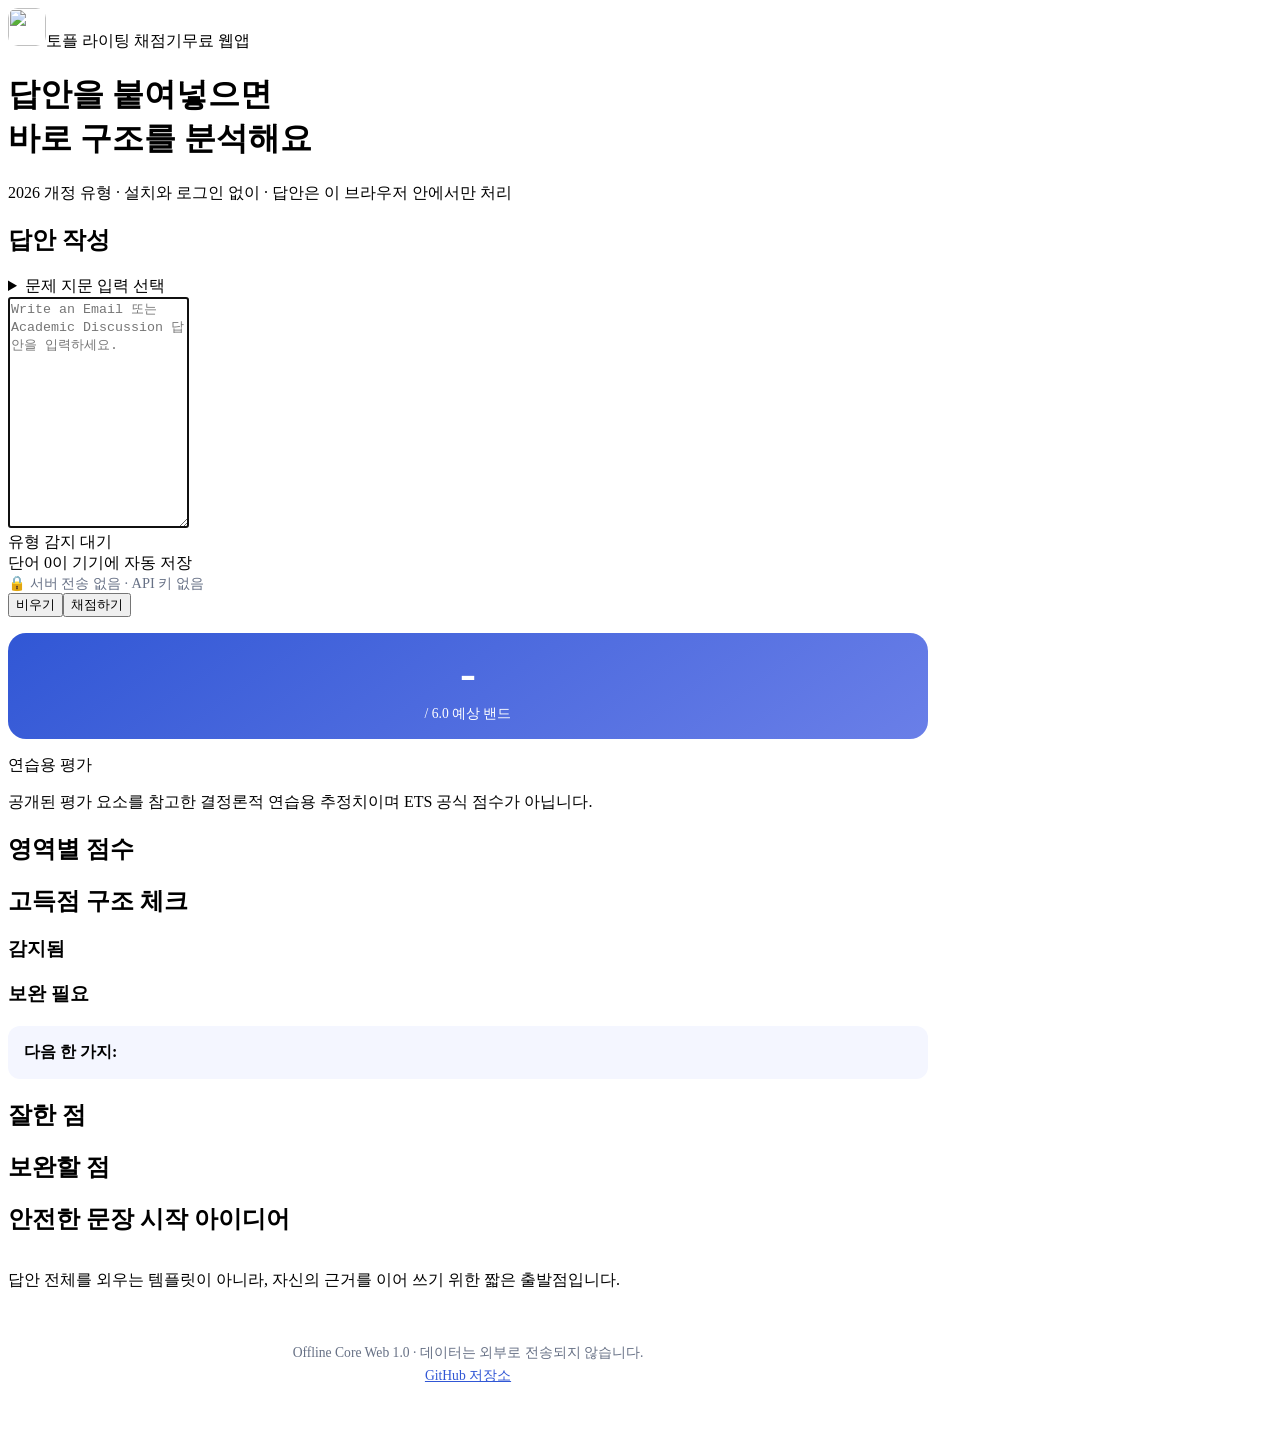
==== web/index.html @ acc0ca57 "feat(web): deploy browser-only scorer to GitHub Pages" ====
<!doctype html>
<html lang="ko">
<head>
  <meta charset="utf-8">
  <meta name="viewport" content="width=device-width,initial-scale=1">
  <meta name="theme-color" content="#3157d5">
  <meta name="description" content="브라우저에서 바로 사용하는 무료 TOEFL Writing 연습용 채점기">
  <title>토플 라이팅 채점기 - 웹앱</title>
  <link rel="manifest" href="manifest.webmanifest">
  <link rel="icon" href="logo.png">
  <link rel="stylesheet" href="styles.css">
  <link rel="stylesheet" href="web.css">
</head>
<body>
  <main class="layout web-layout">
    <header class="hero">
      <div class="hero-brand"><img src="logo.png" class="web-logo" alt=""><span class="hero-name">토플 라이팅 채점기</span><span class="practice-badge">무료 웹앱</span></div>
      <h1>답안을 붙여넣으면<br>바로 구조를 분석해요</h1>
      <p class="sub">2026 개정 유형 · 설치와 로그인 없이 · 답안은 이 브라우저 안에서만 처리</p>
    </header>

    <section class="card input-card" aria-labelledby="writeTitle">
      <h2 id="writeTitle" class="card-title">답안 작성</h2>
      <details class="prompt-details"><summary>문제 지문 입력 <span class="optional-tag">선택</span></summary><textarea id="promptText" rows="4" placeholder="문제 지문을 붙여넣으면 주제 관련성을 함께 확인합니다."></textarea></details>
      <textarea id="essayText" rows="15" autofocus spellcheck="true" placeholder="Write an Email 또는 Academic Discussion 답안을 입력하세요."></textarea>
      <div class="input-meta-row"><span id="typeBadge" class="detect-badge detect-none">유형 감지 대기</span><div class="live-stats"><span id="wordCount" class="stat-pill">단어 0</span><span id="saveState" class="stat-pill">이 기기에 자동 저장</span></div></div>
      <div class="input-footer"><p class="privacy-note">🔒 서버 전송 없음 · API 키 없음</p><div class="input-controls"><button id="clearBtn" class="btn ghost">비우기</button><button id="scoreBtn" class="btn primary">채점하기</button></div></div>
      <p id="status" class="status-text" role="status" aria-live="polite"></p>
    </section>

    <section id="results" class="result-stack hidden" aria-label="채점 결과">
      <article class="card score-hero">
        <div class="score-hero-main"><div class="web-score"><strong id="bandScore">-</strong><span>/ 6.0 예상 밴드</span></div><div class="score-hero-info"><p class="score-label"><span id="taskName" class="task-tag"></span> 연습용 평가</p><p id="summary" class="score-summary"></p></div></div>
        <p class="disclaimer">공개된 평가 요소를 참고한 결정론적 연습용 추정치이며 ETS 공식 점수가 아닙니다.</p>
      </article>

      <article class="card"><h2 class="card-title">영역별 점수</h2><div id="dimensions" class="rubric-bars"></div></article>
      <article class="card"><h2 class="card-title">고득점 구조 체크</h2><div class="two-col"><div><h3 class="sub-title">감지됨</h3><ul id="detected" class="list check-list"></ul></div><div><h3 class="sub-title">보완 필요</h3><ul id="missing" class="list warn-list"></ul></div></div><p class="next-action"><strong>다음 한 가지:</strong> <span id="nextAction"></span></p></article>
      <div class="two-col"><article class="card"><h2 class="card-title">잘한 점</h2><ul id="strengths" class="list check-list"></ul></article><article class="card"><h2 class="card-title">보완할 점</h2><ul id="weaknesses" class="list warn-list"></ul></article></div>
      <article class="card"><h2 class="card-title">안전한 문장 시작 아이디어</h2><div id="starters" class="starter-grid"></div><p class="muted small">답안 전체를 외우는 템플릿이 아니라, 자신의 근거를 이어 쓰기 위한 짧은 출발점입니다.</p></article>
    </section>

    <footer class="web-footer"><p>Offline Core Web 1.0 · 데이터는 외부로 전송되지 않습니다.</p><p><a href="https://github.com/leekangmmin/-" rel="noopener">GitHub 저장소</a></p></footer>
  </main>
  <script src="app.js" defer></script>
</body>
</html>
---- web/web.css ----
.web-layout { max-width: 920px; }
.web-logo { width: 38px; height: 38px; border-radius: 10px; }
.privacy-note { margin: 0; color: var(--color-muted, #667085); font-size: .9rem; }
.web-score { min-width: 170px; display: flex; flex-direction: column; align-items: center; padding: 1rem; border-radius: 18px; background: linear-gradient(145deg,#3157d5,#6a7fe8); color: white; }
.web-score strong { font-size: 3rem; line-height: 1; }
.web-score span { margin-top: .5rem; font-size: .85rem; }
.next-action { padding: 1rem; border-radius: 12px; background: #f4f6ff; }
.starter-grid { display: grid; grid-template-columns: repeat(3,1fr); gap: .75rem; }
.starter { padding: .9rem; border: 1px solid #dce2f5; border-radius: 12px; background: #fafbff; }
.web-footer { padding: 2rem 0 3rem; text-align: center; color: #667085; font-size: .85rem; }
.web-footer p { margin: .3rem; }
.web-footer a { color: #3157d5; }
@media (max-width: 680px) { .starter-grid { grid-template-columns: 1fr; } .score-hero-main { flex-direction: column; } .web-score { width: 100%; } }
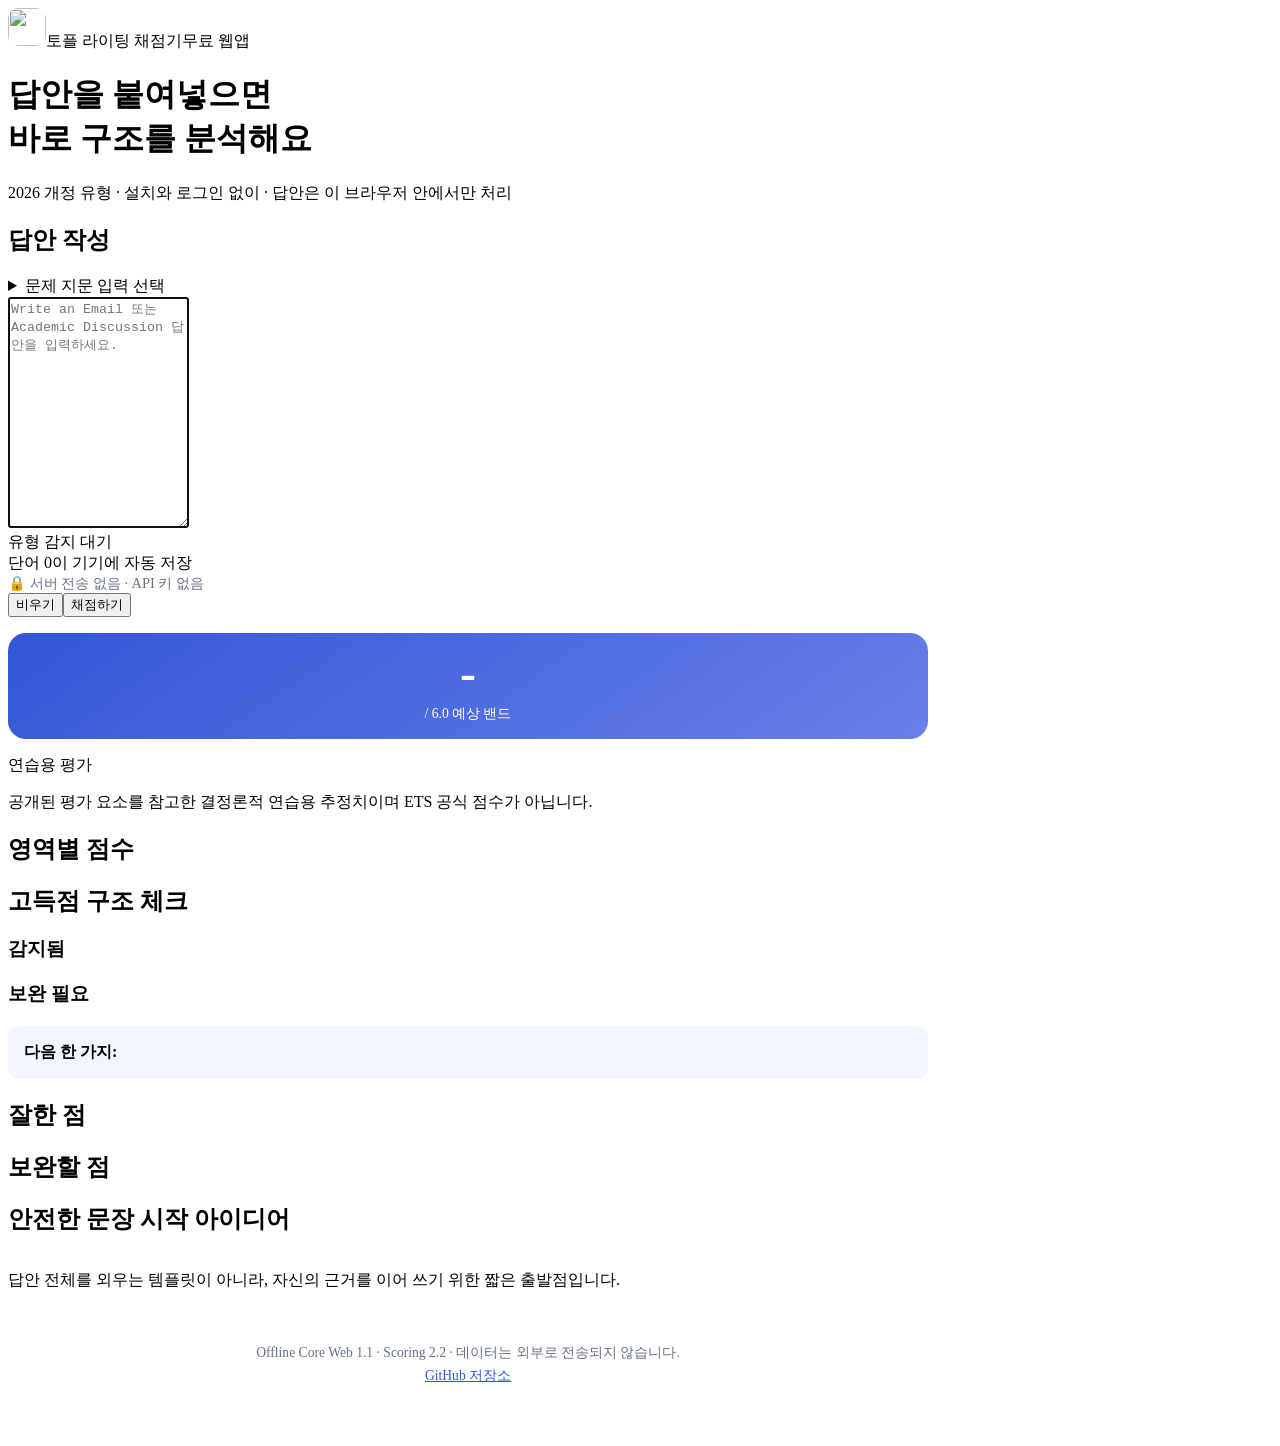
==== commit 7abc37c3: "feat(scoring): calibrate upper bands from private corpus aggregates" ====
--- a/web/index.html
+++ b/web/index.html
@@ -40,7 +40,7 @@
       <article class="card"><h2 class="card-title">안전한 문장 시작 아이디어</h2><div id="starters" class="starter-grid"></div><p class="muted small">답안 전체를 외우는 템플릿이 아니라, 자신의 근거를 이어 쓰기 위한 짧은 출발점입니다.</p></article>
     </section>
 
-    <footer class="web-footer"><p>Offline Core Web 1.0 · 데이터는 외부로 전송되지 않습니다.</p><p><a href="https://github.com/leekangmmin/-" rel="noopener">GitHub 저장소</a></p></footer>
+    <footer class="web-footer"><p>Offline Core Web 1.1 · Scoring 2.2 · 데이터는 외부로 전송되지 않습니다.</p><p><a href="https://github.com/leekangmmin/-" rel="noopener">GitHub 저장소</a></p></footer>
   </main>
   <script src="app.js" defer></script>
 </body>
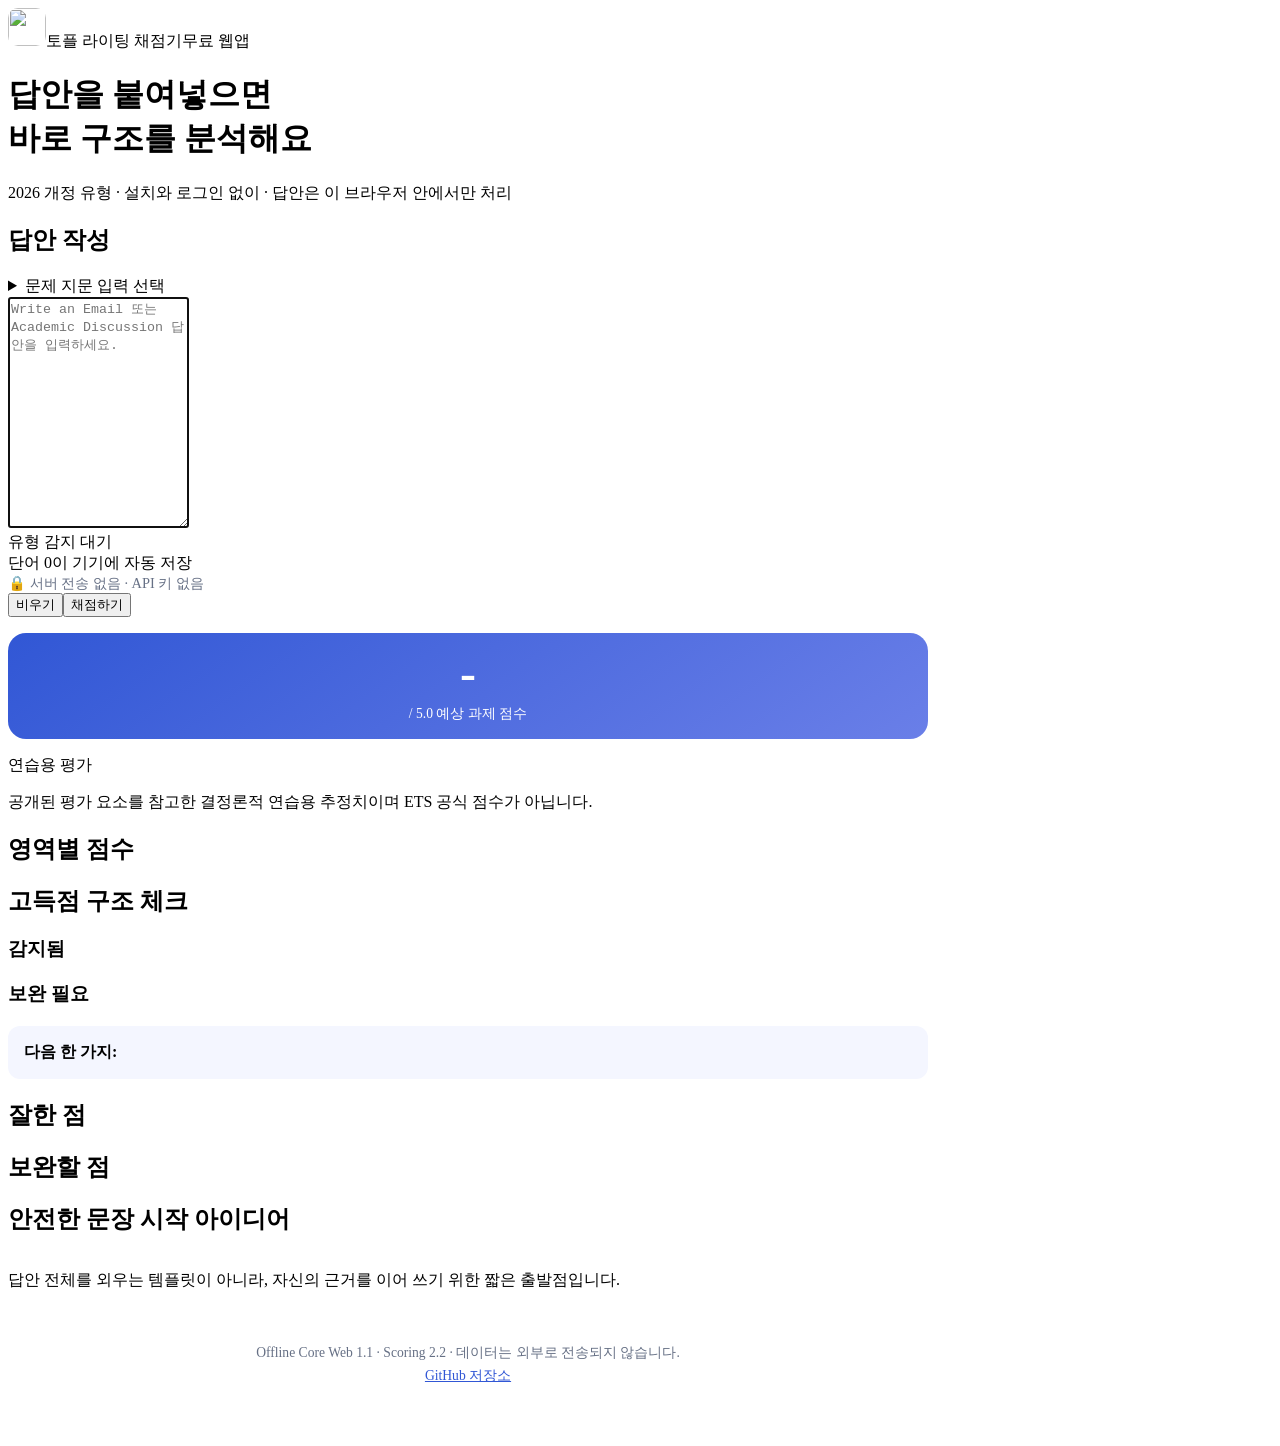
==== commit d45d71ed: "feat(scoring): connect rubric grader to task score" ====
--- a/web/index.html
+++ b/web/index.html
@@ -30,7 +30,7 @@
 
     <section id="results" class="result-stack hidden" aria-label="채점 결과">
       <article class="card score-hero">
-        <div class="score-hero-main"><div class="web-score"><strong id="bandScore">-</strong><span>/ 6.0 예상 밴드</span></div><div class="score-hero-info"><p class="score-label"><span id="taskName" class="task-tag"></span> 연습용 평가</p><p id="summary" class="score-summary"></p></div></div>
+        <div class="score-hero-main"><div class="web-score"><strong id="bandScore">-</strong><span>/ 5.0 예상 과제 점수</span></div><div class="score-hero-info"><p class="score-label"><span id="taskName" class="task-tag"></span> 연습용 평가</p><p id="summary" class="score-summary"></p></div></div>
         <p class="disclaimer">공개된 평가 요소를 참고한 결정론적 연습용 추정치이며 ETS 공식 점수가 아닙니다.</p>
       </article>
 
